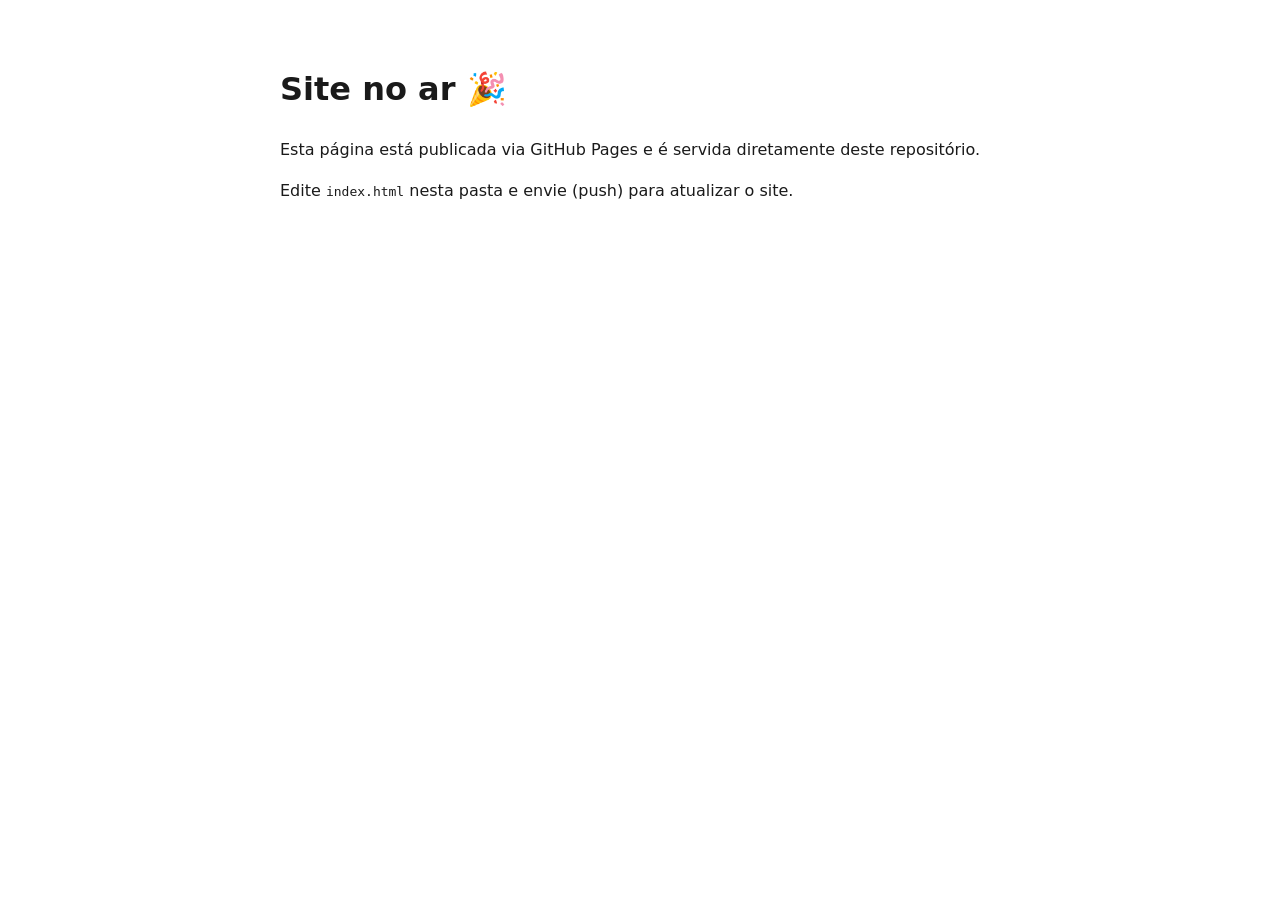
==== index.html @ 70a393d4 "Site inicial" ====
<!DOCTYPE html>
<html lang="pt-BR">
<head>
  <meta charset="UTF-8">
  <meta name="viewport" content="width=device-width, initial-scale=1.0">
  <title>Meu Site</title>
  <style>
    body {
      font-family: system-ui, -apple-system, Segoe UI, Roboto, sans-serif;
      max-width: 720px;
      margin: 4rem auto;
      padding: 0 1.5rem;
      line-height: 1.6;
      color: #1a1a1a;
    }
    h1 { font-size: 2rem; }
  </style>
</head>
<body>
  <h1>Site no ar 🎉</h1>
  <p>Esta página está publicada via GitHub Pages e é servida diretamente deste repositório.</p>
  <p>Edite <code>index.html</code> nesta pasta e envie (push) para atualizar o site.</p>
</body>
</html>
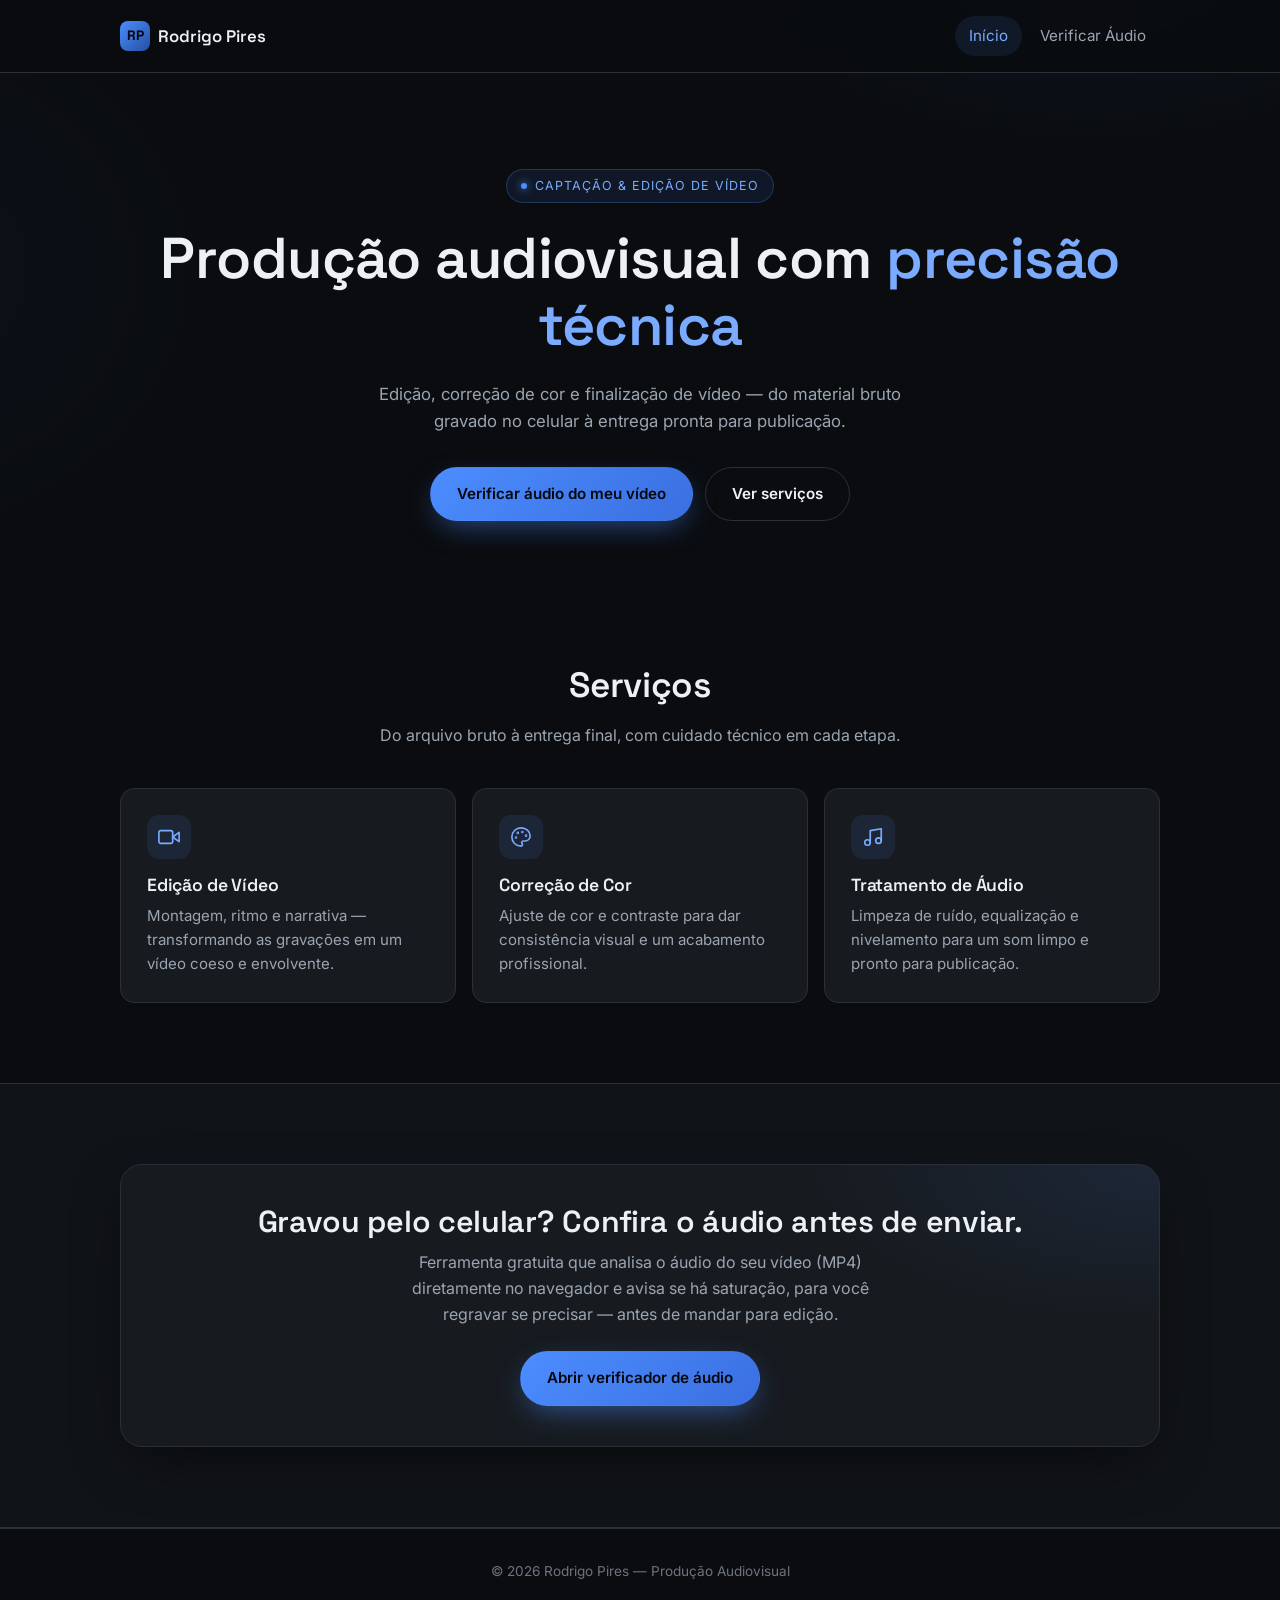
==== commit 675e7828: "Adiciona pagina inicial e verificador de saturacao de audio" ====
--- a/index.html
+++ b/index.html
@@ -2,23 +2,88 @@
 <html lang="pt-BR">
 <head>
   <meta charset="UTF-8">
-  <meta name="viewport" content="width=device-width, initial-scale=1.0">
-  <title>Meu Site</title>
-  <style>
-    body {
-      font-family: system-ui, -apple-system, Segoe UI, Roboto, sans-serif;
-      max-width: 720px;
-      margin: 4rem auto;
-      padding: 0 1.5rem;
-      line-height: 1.6;
-      color: #1a1a1a;
-    }
-    h1 { font-size: 2rem; }
-  </style>
+  <meta name="viewport" content="width=device-width, initial-scale=1.0, viewport-fit=cover">
+  <title>Rodrigo Pires — Produção Audiovisual</title>
+  <meta name="description" content="Produção audiovisual: captação, edição e finalização de vídeo. Verifique a qualidade do áudio do seu vídeo antes de enviar para edição.">
+  <link rel="preconnect" href="https://fonts.googleapis.com">
+  <link rel="preconnect" href="https://fonts.gstatic.com" crossorigin>
+  <link href="https://fonts.googleapis.com/css2?family=Space+Grotesk:wght@500;600;700&family=Inter:wght@400;500;600&display=swap" rel="stylesheet">
+  <link rel="stylesheet" href="assets/css/style.css">
 </head>
 <body>
-  <h1>Site no ar 🎉</h1>
-  <p>Esta página está publicada via GitHub Pages e é servida diretamente deste repositório.</p>
-  <p>Edite <code>index.html</code> nesta pasta e envie (push) para atualizar o site.</p>
+  <div class="bg-glow"></div>
+
+  <header class="site-header">
+    <nav class="nav">
+      <a href="index.html" class="brand">
+        <span class="brand-mark">RP</span>
+        Rodrigo Pires
+      </a>
+      <div class="nav-links">
+        <a href="index.html" class="active">Início</a>
+        <a href="verificar-audio.html">Verificar Áudio</a>
+      </div>
+    </nav>
+  </header>
+
+  <main>
+    <section class="hero container">
+      <div class="eyebrow"><span class="eyebrow-dot"></span> Captação &amp; Edição de Vídeo</div>
+      <h1>Produção audiovisual com <span>precisão técnica</span></h1>
+      <p class="hero-sub">Edição, correção de cor e finalização de vídeo — do material bruto gravado no celular à entrega pronta para publicação.</p>
+      <div class="hero-actions">
+        <a href="verificar-audio.html" class="btn btn-primary">Verificar áudio do meu vídeo</a>
+        <a href="#servicos" class="btn btn-ghost">Ver serviços</a>
+      </div>
+    </section>
+
+    <section class="section" id="servicos">
+      <div class="container">
+        <div class="section-head">
+          <h2>Serviços</h2>
+          <p>Do arquivo bruto à entrega final, com cuidado técnico em cada etapa.</p>
+        </div>
+        <div class="grid grid-3">
+          <div class="card">
+            <div class="card-icon">
+              <svg width="22" height="22" viewBox="0 0 24 24" fill="none" stroke="currentColor" stroke-width="1.8" stroke-linecap="round" stroke-linejoin="round"><polygon points="23 7 16 12 23 17 23 7"></polygon><rect x="1" y="5" width="15" height="14" rx="2"></rect></svg>
+            </div>
+            <h3>Edição de Vídeo</h3>
+            <p>Montagem, ritmo e narrativa — transformando as gravações em um vídeo coeso e envolvente.</p>
+          </div>
+          <div class="card">
+            <div class="card-icon">
+              <svg width="22" height="22" viewBox="0 0 24 24" fill="none" stroke="currentColor" stroke-width="1.8" stroke-linecap="round" stroke-linejoin="round"><circle cx="13.5" cy="6.5" r=".5"></circle><circle cx="17.5" cy="10.5" r=".5"></circle><circle cx="8.5" cy="7.5" r=".5"></circle><circle cx="6.5" cy="12.5" r=".5"></circle><path d="M12 2C6.5 2 2 6.5 2 12s4.5 10 10 10c.926 0 1.648-.746 1.648-1.688 0-.437-.18-.835-.437-1.125-.29-.289-.438-.652-.438-1.125a1.64 1.64 0 0 1 1.668-1.668h1.996c3.051 0 5.555-2.503 5.555-5.554C22 6.012 17.461 2 12 2z"></path></svg>
+            </div>
+            <h3>Correção de Cor</h3>
+            <p>Ajuste de cor e contraste para dar consistência visual e um acabamento profissional.</p>
+          </div>
+          <div class="card">
+            <div class="card-icon">
+              <svg width="22" height="22" viewBox="0 0 24 24" fill="none" stroke="currentColor" stroke-width="1.8" stroke-linecap="round" stroke-linejoin="round"><path d="M9 18V5l12-2v13"></path><circle cx="6" cy="18" r="3"></circle><circle cx="18" cy="16" r="3"></circle></svg>
+            </div>
+            <h3>Tratamento de Áudio</h3>
+            <p>Limpeza de ruído, equalização e nivelamento para um som limpo e pronto para publicação.</p>
+          </div>
+        </div>
+      </div>
+    </section>
+
+    <section class="section section-alt">
+      <div class="container">
+        <div class="cta-banner">
+          <h2>Gravou pelo celular? Confira o áudio antes de enviar.</h2>
+          <p>Ferramenta gratuita que analisa o áudio do seu vídeo (MP4) diretamente no navegador e avisa se há saturação, para você regravar se precisar — antes de mandar para edição.</p>
+          <a href="verificar-audio.html" class="btn btn-primary">Abrir verificador de áudio</a>
+        </div>
+      </div>
+    </section>
+  </main>
+
+  <footer class="site-footer">
+    <div class="container">
+      <p>© 2026 Rodrigo Pires — Produção Audiovisual</p>
+    </div>
+  </footer>
 </body>
 </html>
--- a/assets/css/style.css
+++ b/assets/css/style.css
@@ -0,0 +1,513 @@
+/* ===== Design tokens ===== */
+:root {
+  --bg: #0a0c0f;
+  --bg-alt: #101317;
+  --surface: #171b20;
+  --surface-2: #1e232a;
+  --border: #2a3038;
+  --text: #eef1f4;
+  --text-muted: #9aa5b1;
+  --text-faint: #6b7480;
+  --blue: #4c8dff;
+  --blue-strong: #7aabff;
+  --blue-dim: #2450a3;
+  --blue-wash: rgba(76, 141, 255, 0.1);
+  --green: #3ecf8e;
+  --green-wash: rgba(62, 207, 142, 0.1);
+  --amber: #e8b34a;
+  --amber-wash: rgba(232, 179, 74, 0.1);
+  --red: #ef5b5b;
+  --red-wash: rgba(239, 91, 91, 0.1);
+  --radius-sm: 8px;
+  --radius: 14px;
+  --radius-lg: 22px;
+  --shadow: 0 20px 60px -20px rgba(0, 0, 0, 0.6);
+  --container: 1080px;
+  --font-display: "Space Grotesk", "Inter", system-ui, sans-serif;
+  --font-body: "Inter", system-ui, -apple-system, "Segoe UI", sans-serif;
+}
+
+* { box-sizing: border-box; }
+
+html { -webkit-text-size-adjust: 100%; }
+
+html { overflow-x: hidden; }
+
+body {
+  margin: 0;
+  background: var(--bg);
+  color: var(--text);
+  font-family: var(--font-body);
+  font-size: 16px;
+  line-height: 1.6;
+  -webkit-font-smoothing: antialiased;
+  overflow-x: hidden;
+}
+
+img, svg { display: block; max-width: 100%; }
+
+a { color: inherit; text-decoration: none; }
+
+h1, h2, h3 {
+  font-family: var(--font-display);
+  font-weight: 600;
+  line-height: 1.15;
+  margin: 0 0 0.5em;
+  letter-spacing: -0.01em;
+}
+
+p { margin: 0 0 1em; color: var(--text-muted); }
+
+.container {
+  max-width: var(--container);
+  margin: 0 auto;
+  padding: 0 20px;
+}
+
+/* ===== Background texture ===== */
+.bg-glow {
+  position: fixed;
+  inset: 0;
+  z-index: -1;
+  background:
+    radial-gradient(700px 400px at 85% -10%, var(--blue-wash), transparent 60%),
+    radial-gradient(600px 500px at -10% 30%, rgba(76,141,255,0.05), transparent 60%),
+    var(--bg);
+}
+
+/* ===== Header / Nav ===== */
+.site-header {
+  position: sticky;
+  top: 0;
+  z-index: 50;
+  background: rgba(10, 12, 15, 0.85);
+  backdrop-filter: blur(10px);
+  -webkit-backdrop-filter: blur(10px);
+  border-bottom: 1px solid var(--border);
+}
+
+.nav {
+  display: flex;
+  align-items: center;
+  justify-content: space-between;
+  gap: 8px;
+  padding: 14px 16px;
+  max-width: var(--container);
+  margin: 0 auto;
+}
+
+.brand {
+  display: flex;
+  align-items: center;
+  gap: 8px;
+  font-family: var(--font-display);
+  font-size: clamp(0.85rem, 4vw, 1.05rem);
+  font-weight: 600;
+  color: var(--text);
+  min-width: 0;
+  white-space: nowrap;
+}
+
+.brand-mark {
+  width: 30px;
+  height: 30px;
+  border-radius: 8px;
+  background: linear-gradient(135deg, var(--blue), var(--blue-dim));
+  display: flex;
+  align-items: center;
+  justify-content: center;
+  font-family: var(--font-display);
+  font-weight: 700;
+  font-size: 0.85rem;
+  color: #05070a;
+  flex-shrink: 0;
+}
+
+.nav-links {
+  display: flex;
+  gap: 2px;
+  align-items: center;
+  flex-shrink: 1;
+  min-width: 0;
+}
+
+.nav-links a {
+  font-size: 0.82rem;
+  color: var(--text-muted);
+  padding: 8px 10px;
+  border-radius: 999px;
+  transition: color 0.15s ease, background 0.15s ease;
+  white-space: nowrap;
+}
+
+.nav-links a:hover { color: var(--text); background: var(--surface); }
+
+.nav-links a.active {
+  color: var(--blue-strong);
+  background: var(--blue-wash);
+}
+
+/* ===== Buttons ===== */
+.btn {
+  display: inline-flex;
+  align-items: center;
+  justify-content: center;
+  gap: 8px;
+  font-family: var(--font-body);
+  font-weight: 600;
+  font-size: 0.95rem;
+  padding: 14px 26px;
+  border-radius: 999px;
+  border: 1px solid transparent;
+  cursor: pointer;
+  transition: transform 0.15s ease, box-shadow 0.15s ease, background 0.15s ease, border-color 0.15s ease;
+  text-align: center;
+}
+
+.btn:active { transform: scale(0.97); }
+
+.btn-primary {
+  background: linear-gradient(135deg, var(--blue), #3a6fe0);
+  color: #04070c;
+  box-shadow: 0 10px 30px -8px rgba(76, 141, 255, 0.55);
+}
+
+.btn-primary:hover { box-shadow: 0 12px 34px -6px rgba(76, 141, 255, 0.7); }
+
+.btn-ghost {
+  background: transparent;
+  border-color: var(--border);
+  color: var(--text);
+}
+
+.btn-ghost:hover { border-color: var(--blue-dim); color: var(--blue-strong); }
+
+.btn-block { width: 100%; }
+
+/* ===== Hero ===== */
+.hero {
+  padding: 64px 0 48px;
+  text-align: center;
+}
+
+.eyebrow {
+  display: inline-flex;
+  align-items: center;
+  gap: 8px;
+  font-size: 0.78rem;
+  letter-spacing: 0.08em;
+  text-transform: uppercase;
+  color: var(--blue-strong);
+  background: var(--blue-wash);
+  border: 1px solid rgba(76, 141, 255, 0.25);
+  padding: 6px 14px;
+  border-radius: 999px;
+  margin-bottom: 22px;
+}
+
+.eyebrow-dot {
+  width: 6px;
+  height: 6px;
+  border-radius: 50%;
+  background: var(--blue);
+  box-shadow: 0 0 8px var(--blue);
+}
+
+.hero h1 {
+  font-size: clamp(2.1rem, 8vw, 3.6rem);
+  margin-bottom: 0.4em;
+}
+
+.hero h1 span { color: var(--blue-strong); }
+
+.hero-sub {
+  font-size: 1.05rem;
+  max-width: 560px;
+  margin: 0 auto 32px;
+}
+
+.hero-actions {
+  display: flex;
+  flex-direction: column;
+  gap: 12px;
+  align-items: stretch;
+  max-width: 340px;
+  margin: 0 auto;
+}
+
+/* ===== Sections ===== */
+.section { padding: 56px 0; }
+.section-alt { background: var(--bg-alt); border-top: 1px solid var(--border); border-bottom: 1px solid var(--border); }
+
+.section-head { text-align: center; max-width: 560px; margin: 0 auto 40px; }
+.section-head h2 { font-size: clamp(1.6rem, 5vw, 2.2rem); }
+
+/* ===== Cards / grid ===== */
+.grid {
+  display: grid;
+  grid-template-columns: 1fr;
+  gap: 16px;
+}
+
+.card {
+  background: var(--surface);
+  border: 1px solid var(--border);
+  border-radius: var(--radius);
+  padding: 26px;
+}
+
+.card-icon {
+  width: 44px;
+  height: 44px;
+  border-radius: 12px;
+  background: var(--blue-wash);
+  color: var(--blue-strong);
+  display: flex;
+  align-items: center;
+  justify-content: center;
+  margin-bottom: 16px;
+}
+
+.card h3 { font-size: 1.1rem; margin-bottom: 8px; }
+.card p { margin-bottom: 0; font-size: 0.94rem; }
+
+/* ===== CTA banner ===== */
+.cta-banner {
+  border-radius: var(--radius-lg);
+  border: 1px solid var(--border);
+  background:
+    radial-gradient(500px 220px at 100% 0%, var(--blue-wash), transparent 70%),
+    var(--surface);
+  padding: 40px 28px;
+  text-align: center;
+  box-shadow: var(--shadow);
+}
+
+.cta-banner h2 { font-size: clamp(1.4rem, 5vw, 1.9rem); margin-bottom: 0.35em; }
+.cta-banner p { max-width: 480px; margin: 0 auto 24px; }
+
+/* ===== Footer ===== */
+.site-footer {
+  border-top: 1px solid var(--border);
+  padding: 32px 0 40px;
+  text-align: center;
+}
+
+.site-footer p { color: var(--text-faint); font-size: 0.85rem; margin: 0; }
+
+/* ===== Audio check page ===== */
+.upload-zone {
+  border: 1.5px dashed var(--border);
+  border-radius: var(--radius);
+  padding: 42px 20px;
+  text-align: center;
+  background: var(--surface);
+  transition: border-color 0.15s ease, background 0.15s ease;
+}
+
+.upload-zone.drag-over {
+  border-color: var(--blue);
+  background: var(--blue-wash);
+}
+
+.upload-icon {
+  width: 56px;
+  height: 56px;
+  margin: 0 auto 18px;
+  border-radius: 16px;
+  background: var(--blue-wash);
+  color: var(--blue-strong);
+  display: flex;
+  align-items: center;
+  justify-content: center;
+}
+
+.upload-zone h3 { font-size: 1.05rem; margin-bottom: 6px; }
+.upload-zone p { font-size: 0.9rem; margin-bottom: 20px; }
+.upload-hint { font-size: 0.78rem; color: var(--text-faint); margin-top: 16px; }
+
+.file-chip {
+  display: flex;
+  align-items: center;
+  gap: 8px;
+  background: var(--surface-2);
+  border: 1px solid var(--border);
+  border-radius: 999px;
+  padding: 8px 16px;
+  font-size: 0.85rem;
+  color: var(--text-muted);
+  margin-top: 16px;
+  max-width: 100%;
+  min-width: 0;
+}
+
+.file-chip svg { flex-shrink: 0; }
+.file-chip span { overflow: hidden; text-overflow: ellipsis; white-space: nowrap; min-width: 0; }
+
+.status-box {
+  margin-top: 20px;
+  border-radius: var(--radius);
+  border: 1px solid var(--border);
+  background: var(--surface);
+  overflow: hidden;
+}
+
+.status-hidden { display: none !important; }
+
+.status-header {
+  display: flex;
+  align-items: center;
+  gap: 14px;
+  padding: 22px 24px;
+}
+
+.status-icon {
+  width: 46px;
+  height: 46px;
+  border-radius: 12px;
+  display: flex;
+  align-items: center;
+  justify-content: center;
+  flex-shrink: 0;
+}
+
+.status-header h3 { margin: 0 0 2px; font-size: 1.1rem; }
+.status-header p { margin: 0; font-size: 0.88rem; }
+
+.status-box.state-good .status-icon { background: var(--green-wash); color: var(--green); }
+.status-box.state-good { border-color: rgba(62, 207, 142, 0.35); }
+.status-box.state-low .status-icon { background: var(--amber-wash); color: var(--amber); }
+.status-box.state-low { border-color: rgba(232, 179, 74, 0.35); }
+.status-box.state-bad .status-icon { background: var(--red-wash); color: var(--red); }
+.status-box.state-bad { border-color: rgba(239, 91, 91, 0.35); }
+
+.status-body {
+  padding: 0 24px 24px;
+}
+
+.metrics-row {
+  display: grid;
+  grid-template-columns: repeat(2, 1fr);
+  gap: 10px;
+  margin-bottom: 18px;
+}
+
+.metric {
+  background: var(--surface-2);
+  border: 1px solid var(--border);
+  border-radius: var(--radius-sm);
+  padding: 12px 14px;
+}
+
+.metric .label {
+  font-size: 0.72rem;
+  text-transform: uppercase;
+  letter-spacing: 0.05em;
+  color: var(--text-faint);
+  margin-bottom: 4px;
+}
+
+.metric .value {
+  font-family: var(--font-display);
+  font-size: 1.15rem;
+  color: var(--text);
+}
+
+.tips {
+  margin: 0;
+  padding: 0;
+  list-style: none;
+  display: flex;
+  flex-direction: column;
+  gap: 10px;
+}
+
+.tips li {
+  display: flex;
+  gap: 10px;
+  font-size: 0.92rem;
+  color: var(--text-muted);
+  align-items: flex-start;
+}
+
+.tips li::before {
+  content: "";
+  width: 6px;
+  height: 6px;
+  border-radius: 50%;
+  background: var(--blue);
+  margin-top: 8px;
+  flex-shrink: 0;
+}
+
+.progress-box {
+  margin-top: 20px;
+  padding: 20px 24px;
+  border-radius: var(--radius);
+  border: 1px solid var(--border);
+  background: var(--surface);
+  display: flex;
+  align-items: center;
+  gap: 14px;
+}
+
+.spinner {
+  width: 22px;
+  height: 22px;
+  border-radius: 50%;
+  border: 2.5px solid var(--border);
+  border-top-color: var(--blue);
+  animation: spin 0.8s linear infinite;
+  flex-shrink: 0;
+}
+
+@keyframes spin { to { transform: rotate(360deg); } }
+
+.error-box {
+  margin-top: 20px;
+  padding: 18px 22px;
+  border-radius: var(--radius);
+  border: 1px solid rgba(239, 91, 91, 0.35);
+  background: var(--red-wash);
+  color: #f7b8b8;
+  font-size: 0.9rem;
+}
+
+.privacy-note {
+  display: flex;
+  gap: 10px;
+  align-items: flex-start;
+  margin-top: 24px;
+  padding: 14px 16px;
+  border-radius: var(--radius-sm);
+  background: var(--surface);
+  border: 1px solid var(--border);
+  font-size: 0.83rem;
+  color: var(--text-faint);
+}
+
+.privacy-note svg { flex-shrink: 0; margin-top: 2px; color: var(--blue-strong); }
+
+input[type="file"] { display: none; }
+
+/* ===== Responsive breakpoints ===== */
+@media (min-width: 480px) {
+  .hero-actions { flex-direction: row; justify-content: center; max-width: none; }
+  .metrics-row { grid-template-columns: repeat(4, 1fr); }
+}
+
+@media (min-width: 720px) {
+  .grid-3 { grid-template-columns: repeat(3, 1fr); }
+  .hero { padding: 96px 0 64px; }
+  .section { padding: 80px 0; }
+}
+
+@media (min-width: 480px) {
+  .nav { padding: 16px 20px; gap: 12px; }
+  .nav-links { gap: 4px; }
+  .nav-links a { font-size: 0.9rem; padding: 8px 14px; }
+}
+
+@media (min-width: 960px) {
+  .nav-links a { font-size: 0.95rem; }
+}
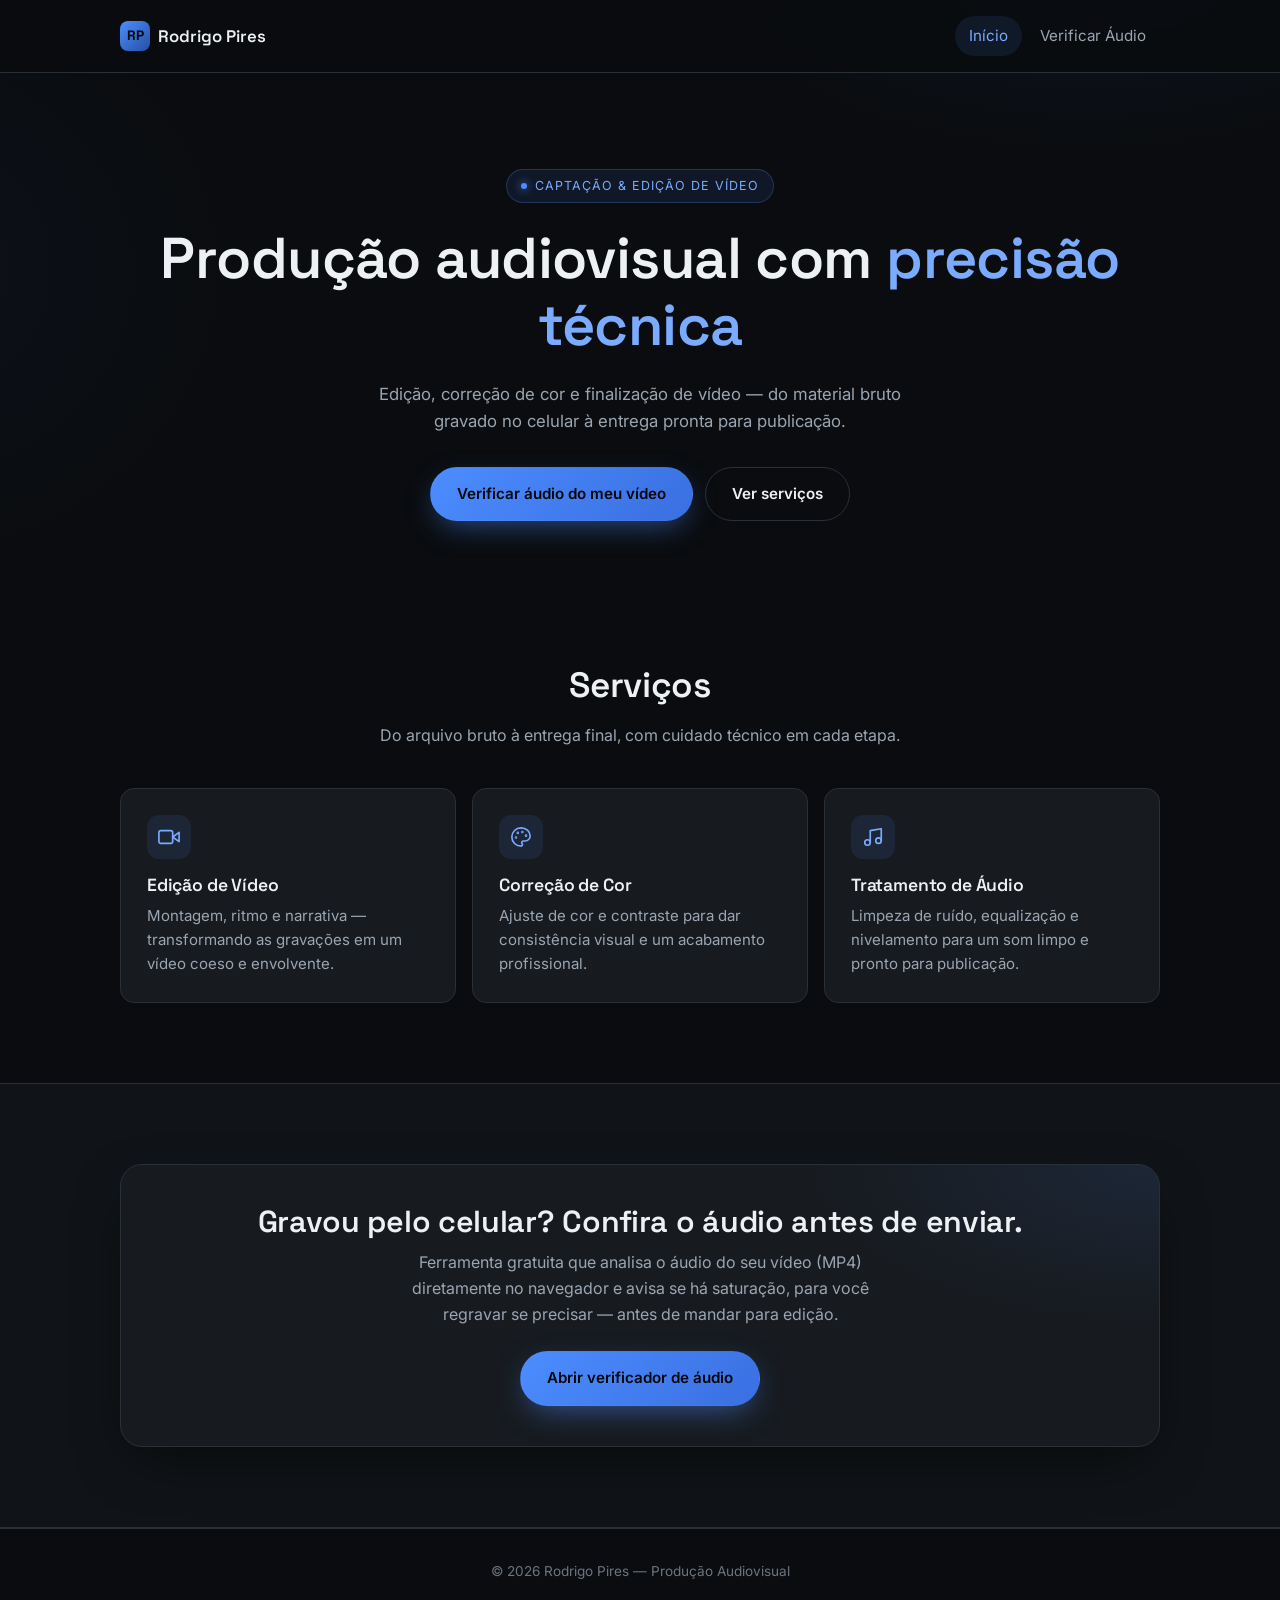
==== commit 679569b4: "Transforma o site em PWA instalavel: icones, manifest e service worker" ====
--- a/index.html
+++ b/index.html
@@ -9,6 +9,16 @@
   <link rel="preconnect" href="https://fonts.gstatic.com" crossorigin>
   <link href="https://fonts.googleapis.com/css2?family=Space+Grotesk:wght@500;600;700&family=Inter:wght@400;500;600&display=swap" rel="stylesheet">
   <link rel="stylesheet" href="assets/css/style.css">
+
+  <link rel="manifest" href="manifest.webmanifest">
+  <meta name="theme-color" content="#0a0c0f">
+  <link rel="icon" href="assets/icons/favicon.svg" type="image/svg+xml">
+  <link rel="icon" href="assets/icons/favicon-32.png" sizes="32x32" type="image/png">
+  <link rel="apple-touch-icon" href="assets/icons/apple-touch-icon.png">
+  <meta name="apple-mobile-web-app-capable" content="yes">
+  <meta name="apple-mobile-web-app-status-bar-style" content="black-translucent">
+  <meta name="apple-mobile-web-app-title" content="RP Áudio">
+  <script src="assets/js/pwa.js" defer></script>
 </head>
 <body>
   <div class="bg-glow"></div>
--- a/assets/css/style.css
+++ b/assets/css/style.css
@@ -385,6 +385,37 @@
   padding: 0 24px 24px;
 }
 
+.waveform-wrap {
+  margin-bottom: 18px;
+}
+
+.waveform-canvas {
+  display: block;
+  width: 100%;
+  height: 100px;
+  border-radius: var(--radius-sm);
+  background: var(--surface-2);
+  border: 1px solid var(--border);
+}
+
+.waveform-legend {
+  display: flex;
+  align-items: center;
+  gap: 6px;
+  font-size: 0.74rem;
+  color: var(--text-faint);
+  margin-top: 8px;
+}
+
+.waveform-legend .dot {
+  width: 8px;
+  height: 8px;
+  border-radius: 2px;
+  flex-shrink: 0;
+}
+
+.waveform-legend .dot-clip { background: var(--red); }
+
 .metrics-row {
   display: grid;
   grid-template-columns: repeat(2, 1fr);
@@ -490,6 +521,236 @@
 
 input[type="file"] { display: none; }
 
+/* ===== Tool page: compact intro, tabs, player, calibrator ===== */
+.tool-intro {
+  padding: 36px 0 20px;
+  text-align: center;
+}
+
+.tool-intro h1 {
+  font-size: clamp(1.6rem, 6vw, 2.1rem);
+  margin-bottom: 0.35em;
+}
+
+.tool-intro p {
+  max-width: 480px;
+  margin: 0 auto;
+  font-size: 0.95rem;
+}
+
+.tool-container {
+  max-width: 640px;
+  padding-bottom: 60px;
+}
+
+.tabs {
+  display: flex;
+  gap: 4px;
+  background: var(--surface);
+  border: 1px solid var(--border);
+  border-radius: 999px;
+  padding: 4px;
+  margin-bottom: 18px;
+}
+
+.tab-btn {
+  flex: 1;
+  border: none;
+  background: transparent;
+  color: var(--text-muted);
+  font-family: var(--font-body);
+  font-weight: 600;
+  font-size: 0.85rem;
+  padding: 10px 12px;
+  border-radius: 999px;
+  cursor: pointer;
+  transition: background 0.15s ease, color 0.15s ease;
+}
+
+.tab-btn.active {
+  background: var(--blue);
+  color: #04070c;
+}
+
+.tab-panel.status-hidden { display: none !important; }
+
+/* Compact result card */
+.metrics-row-2 {
+  grid-template-columns: repeat(2, 1fr);
+  margin-bottom: 8px;
+}
+
+.metrics-caption {
+  font-size: 0.8rem;
+  color: var(--text-faint);
+  margin: 0 0 16px;
+}
+
+/* Waveform + playback */
+.waveform-canvas-holder {
+  position: relative;
+}
+
+.waveform-playhead {
+  position: absolute;
+  top: 0;
+  bottom: 0;
+  left: 0;
+  width: 2px;
+  background: var(--text);
+  pointer-events: none;
+  opacity: 0;
+}
+
+.player-controls {
+  display: flex;
+  align-items: center;
+  gap: 10px;
+  margin-top: 10px;
+}
+
+.player-btn {
+  width: 34px;
+  height: 34px;
+  border-radius: 50%;
+  border: 1px solid var(--border);
+  background: var(--surface-2);
+  color: var(--text);
+  display: flex;
+  align-items: center;
+  justify-content: center;
+  cursor: pointer;
+  flex-shrink: 0;
+}
+
+.player-btn:active { transform: scale(0.94); }
+
+.player-time {
+  font-size: 0.78rem;
+  color: var(--text-muted);
+  font-variant-numeric: tabular-nums;
+}
+
+.player-hint {
+  font-size: 0.74rem;
+  color: var(--text-faint);
+  margin-left: auto;
+  text-align: right;
+}
+
+/* Live calibrator */
+.calibrate-card {
+  background: var(--surface);
+  border: 1px solid var(--border);
+  border-radius: var(--radius);
+  padding: 24px;
+}
+
+.calibrate-card h3 { font-size: 1.05rem; margin-bottom: 6px; }
+.calibrate-card > p { font-size: 0.9rem; margin-bottom: 22px; }
+
+.field-label {
+  display: block;
+  font-size: 0.78rem;
+  text-transform: uppercase;
+  letter-spacing: 0.05em;
+  color: var(--text-faint);
+  margin-bottom: 8px;
+}
+
+.mic-select {
+  width: 100%;
+  appearance: none;
+  -webkit-appearance: none;
+  background: var(--surface-2) url('data:image/svg+xml;utf8,<svg xmlns="http://www.w3.org/2000/svg" width="18" height="18" viewBox="0 0 24 24" fill="none" stroke="%239aa5b1" stroke-width="2" stroke-linecap="round" stroke-linejoin="round"><polyline points="6 9 12 15 18 9"></polyline></svg>') no-repeat right 14px center;
+  border: 1px solid var(--border);
+  color: var(--text);
+  font-family: var(--font-body);
+  font-size: 0.9rem;
+  padding: 12px 40px 12px 14px;
+  border-radius: var(--radius-sm);
+  margin-bottom: 20px;
+}
+
+.mic-select:focus { outline: none; border-color: var(--blue-dim); }
+
+.mic-waveform-canvas {
+  display: block;
+  width: 100%;
+  height: 90px;
+  border-radius: var(--radius-sm);
+  background: var(--surface-2);
+  border: 1px solid var(--border);
+  margin-bottom: 16px;
+}
+
+.meter-wrap { margin-bottom: 16px; }
+
+.meter-track {
+  position: relative;
+  height: 28px;
+  border-radius: 999px;
+  overflow: hidden;
+  background: var(--surface-2);
+  border: 1px solid var(--border);
+  display: flex;
+}
+
+.meter-zone { height: 100%; }
+.meter-zone-green { width: 62%; background: rgba(62, 207, 142, 0.18); }
+.meter-zone-yellow { width: 23%; background: rgba(232, 179, 74, 0.2); }
+.meter-zone-red { width: 15%; background: rgba(239, 91, 91, 0.22); }
+
+.meter-fill {
+  position: absolute;
+  top: 0;
+  left: 0;
+  bottom: 0;
+  width: 0%;
+  background: linear-gradient(90deg, var(--green), var(--green) 62%, var(--amber) 80%, var(--red) 100%);
+  border-radius: 999px;
+  transition: width 0.05s linear;
+}
+
+.meter-peak-hold {
+  position: absolute;
+  top: 0;
+  bottom: 0;
+  width: 2px;
+  background: var(--text);
+  left: 0%;
+  opacity: 0;
+}
+
+.meter-labels {
+  display: flex;
+  justify-content: space-between;
+  font-size: 0.7rem;
+  color: var(--text-faint);
+  margin-top: 6px;
+}
+
+.meter-readout {
+  display: flex;
+  align-items: baseline;
+  justify-content: space-between;
+  margin-bottom: 20px;
+}
+
+.meter-status {
+  font-weight: 600;
+  font-size: 0.95rem;
+}
+
+.meter-db {
+  font-family: var(--font-display);
+  font-size: 1.3rem;
+  font-variant-numeric: tabular-nums;
+}
+
+#micStopBtn { margin-top: 10px; }
+#micErrorBox { margin-top: 16px; }
+
 /* ===== Responsive breakpoints ===== */
 @media (min-width: 480px) {
   .hero-actions { flex-direction: row; justify-content: center; max-width: none; }
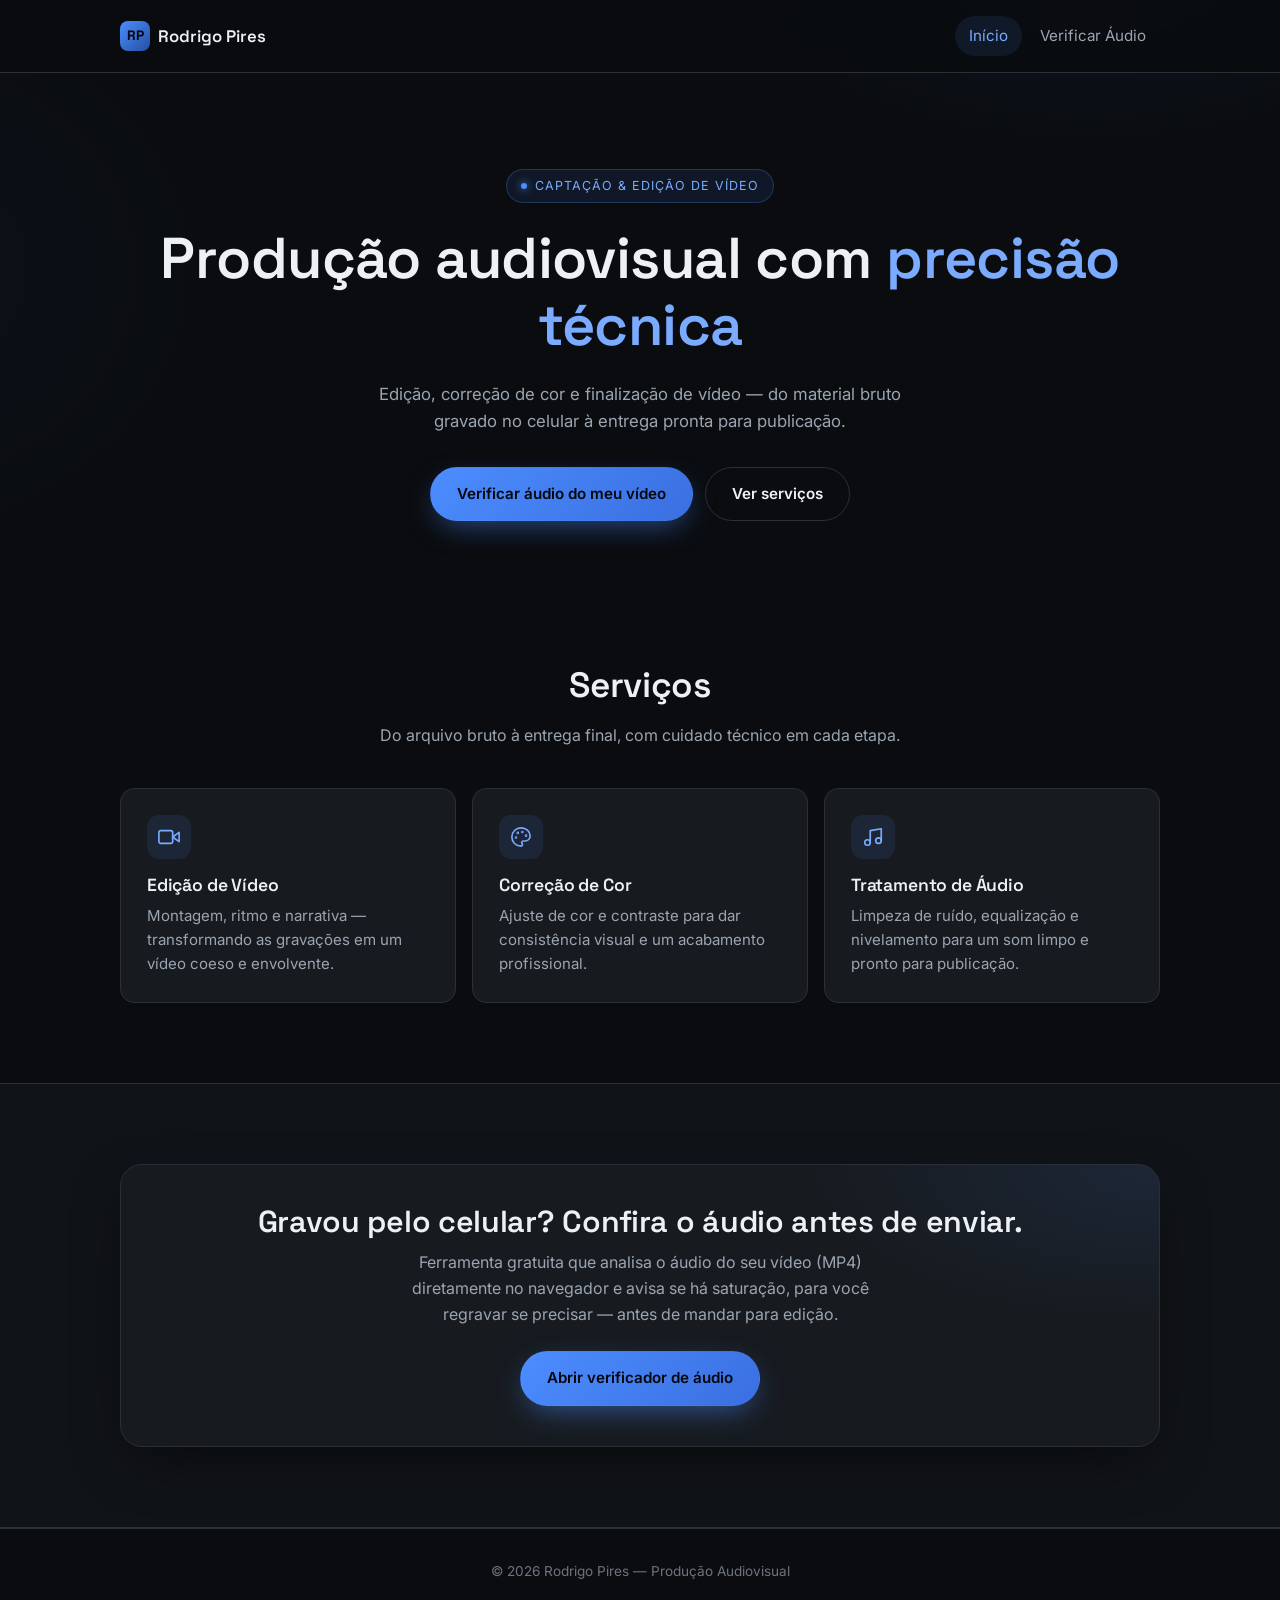
==== commit a1ad61dd: "Icone colorido de forma de onda e banner de instalacao do PWA (Android e PC)" ====
--- a/index.html
+++ b/index.html
@@ -22,6 +22,14 @@
 </head>
 <body>
   <div class="bg-glow"></div>
+
+  <div class="install-banner status-hidden" id="installBanner">
+    <span>Instale este site como app no seu celular ou computador.</span>
+    <div class="install-banner-actions">
+      <button type="button" class="btn btn-primary btn-sm" id="installBtn">Instalar</button>
+      <button type="button" class="install-dismiss" id="installDismissBtn" aria-label="Fechar aviso">&times;</button>
+    </div>
+  </div>
 
   <header class="site-header">
     <nav class="nav">
--- a/assets/css/style.css
+++ b/assets/css/style.css
@@ -75,6 +75,46 @@
     var(--bg);
 }
 
+/* ===== Install banner (PWA) ===== */
+.install-banner {
+  display: flex;
+  flex-wrap: wrap;
+  align-items: center;
+  justify-content: center;
+  gap: 10px 16px;
+  padding: 10px 16px;
+  background: var(--blue-wash);
+  border-bottom: 1px solid rgba(76, 141, 255, 0.25);
+  text-align: center;
+  font-size: 0.85rem;
+  color: var(--text-muted);
+}
+
+.install-banner.status-hidden { display: none !important; }
+
+.install-banner-actions {
+  display: flex;
+  align-items: center;
+  gap: 10px;
+}
+
+.btn-sm {
+  padding: 8px 18px;
+  font-size: 0.85rem;
+}
+
+.install-dismiss {
+  background: transparent;
+  border: none;
+  color: var(--text-faint);
+  font-size: 1.3rem;
+  line-height: 1;
+  cursor: pointer;
+  padding: 4px 6px;
+}
+
+.install-dismiss:hover { color: var(--text); }
+
 /* ===== Header / Nav ===== */
 .site-header {
   position: sticky;
@@ -751,6 +791,20 @@
 #micStopBtn { margin-top: 10px; }
 #micErrorBox { margin-top: 16px; }
 
+.mic-result {
+  margin-top: 20px;
+  padding-top: 20px;
+  border-top: 1px solid var(--border);
+}
+
+.mic-result h4 {
+  font-family: var(--font-display);
+  font-size: 0.95rem;
+  font-weight: 600;
+  margin: 0 0 14px;
+  color: var(--text-muted);
+}
+
 /* ===== Responsive breakpoints ===== */
 @media (min-width: 480px) {
   .hero-actions { flex-direction: row; justify-content: center; max-width: none; }
